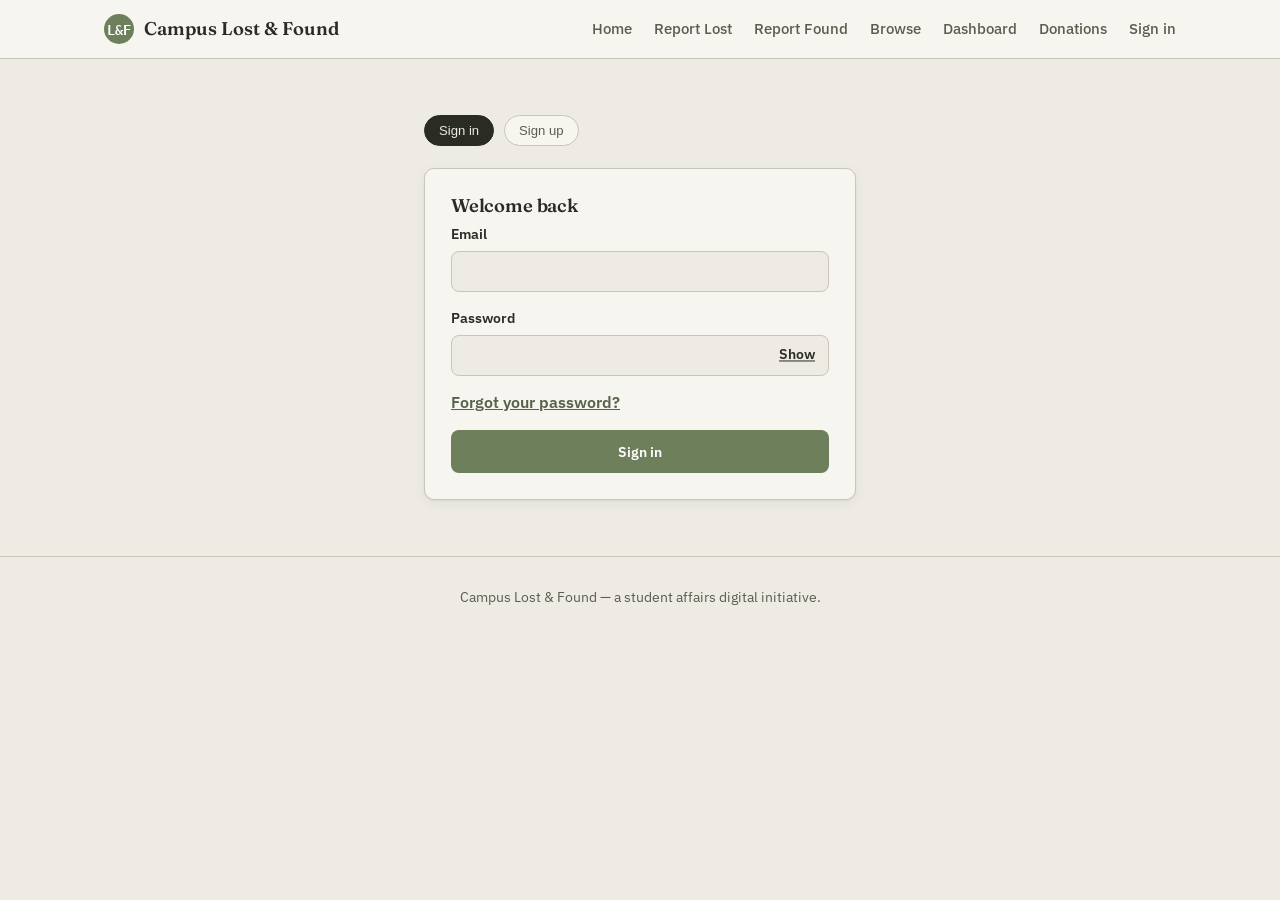
==== Frontend/admin-console.html @ 06abb7f9 "Add admin approval, messages, reports, plain styling and backup script" ====
<!DOCTYPE html>
<html lang="en">
<head>
<meta charset="UTF-8">
<style>
html:not([data-authed]) body { visibility: hidden; }
</style>
<script>
(function () {
    fetch('me.php', { credentials: 'same-origin' })
        .then(function (r) { return r.json(); })
        .then(function (data) {
            if (!data.user) {
                location.href = 'auth.html?redirect=' + encodeURIComponent(location.pathname + location.search);
            } else if (data.user.role !== 'admin') {
                location.href = 'home.html';
            } else {
                document.documentElement.setAttribute('data-authed', '1');
            }
        })
        .catch(function () { location.href = 'auth.html'; });
})();
</script>
<meta name="viewport" content="width=device-width, initial-scale=1.0">
<title>Admin console — Campus Lost &amp; Found</title>
<link href="https://fonts.googleapis.com/css2?family=Fraunces:wght@500;600;700&family=IBM+Plex+Sans:wght@400;500;600&family=IBM+Plex+Mono:wght@400;500&display=swap" rel="stylesheet">
<link rel="stylesheet" href="css/style.css">
<style>
.tabs { display:flex; gap:8px; flex-wrap:wrap; margin:18px 0 20px; border-bottom:1px solid var(--line); padding-bottom:12px; }
.tab-btn { border:1px solid var(--line); background:var(--paper-raised); color:var(--ink); padding:8px 14px; border-radius:999px; cursor:pointer; font:inherit; font-weight:600; }
.tab-btn.active { background:var(--sage); border-color:var(--sage); color:#fff; }
.tab-btn .count { display:inline-block; min-width:20px; margin-left:6px; padding:0 6px; border-radius:999px; background:var(--clay); color:#fff; font-size:.75rem; line-height:20px; }
.tab-panel { display:none; }
.tab-panel.active { display:block; }
.review-card { display:grid; grid-template-columns:150px 1fr; gap:18px; margin-bottom:16px; }
.review-photo { width:150px; height:150px; object-fit:cover; border-radius:8px; border:1px solid var(--line); background:var(--paper); }
.review-photo-empty { width:150px; height:150px; border-radius:8px; border:1px dashed var(--line); display:flex; align-items:center; justify-content:center; color:var(--ink-soft); font-size:.8rem; text-align:center; }
.kv { font-size:.88rem; margin:3px 0; }
.kv b { color:var(--ink-soft); font-weight:600; }
.actions { display:flex; gap:10px; flex-wrap:wrap; margin-top:12px; }
.report-table { width:100%; border-collapse:collapse; margin-top:14px; font-size:.9rem; }
.report-table th { text-align:left; font-size:.76rem; text-transform:uppercase; letter-spacing:.04em; color:var(--ink-soft); padding:8px 10px; border-bottom:2px solid var(--line); }
.report-table td { padding:8px 10px; border-bottom:1px solid var(--line); }
.report-table tr.total td { font-weight:700; border-top:2px solid var(--ink); background:var(--paper); }
.report-controls { display:flex; gap:12px; flex-wrap:wrap; align-items:flex-end; }
.report-controls .field { margin-bottom:0; }
.bar { height:10px; background:var(--sage); border-radius:5px; min-width:2px; }
.bubble { max-width:80%; padding:9px 13px; border-radius:14px; font-size:.93rem; line-height:1.45; white-space:pre-wrap; word-wrap:break-word; }
.bubble .when { display:block; font-size:.7rem; opacity:.7; margin-top:4px; }
.bubble.me { align-self:flex-end; background:var(--sage); color:#fff; border-bottom-right-radius:4px; }
.bubble.them { align-self:flex-start; background:var(--paper); border:1px solid var(--line); border-bottom-left-radius:4px; }
.thread { border:1px solid var(--line); background:var(--paper-raised); border-radius:10px; padding:10px 12px; cursor:pointer; text-align:left; font:inherit; color:var(--ink); }
.thread.active { border-color:var(--sage); box-shadow:0 0 0 2px var(--sage) inset; }
.thread b { display:block; font-size:.92rem; } .thread .small { display:block; margin-top:2px; }
.thread .dot { display:inline-block; min-width:18px; padding:0 6px; border-radius:999px; background:var(--clay); color:#fff; font-size:.72rem; line-height:18px; text-align:center; margin-left:6px; }
.quick button { border:1px solid var(--line); background:var(--paper-raised); border-radius:999px; padding:5px 11px; font:inherit; font-size:.82rem; cursor:pointer; color:var(--ink); }
@media (max-width:760px) { #msg-wrap { grid-template-columns:1fr !important; } }
@media (max-width:640px) { .review-card { grid-template-columns:1fr; } }
@media print {
    .topbar, footer, .tabs, .report-controls, .no-print, #lf-chat-launcher, #lf-chat { display:none !important; }
    body { background:#fff; }
    .card { box-shadow:none; border:none; padding:0; }
    .tab-panel { display:none !important; }
    #tab-reports { display:block !important; }
}
</style>
</head>
<body>

<header class="topbar">
    <div class="topbar-inner">
        <a class="brand" href="home.html"><span class="brand-mark">L&amp;F</span> Campus Lost &amp; Found</a>
        <nav class="nav-links">
            <a href="home.html">Home</a>
            <a href="report-lost.html">Report Lost</a>
            <a href="report-found.html">Report Found</a>
            <a href="browse.html">Browse</a>
            <a href="rewards.html">My Rewards</a>
            <a href="admin.html">Dashboard</a>
            <a href="donation.html">Donations</a>
            <a href="logout.php" id="nav-auth" class="nav-auth-link">Sign out</a>
        </nav>
    </div>
</header>

<section class="section">
    <div class="wrap">
        <span class="eyebrow">Student Affairs · Admin only</span>
        <h1>Admin console</h1>
        <p class="muted">Every report comes here first. Approve it to publish it for everyone, then handle claims, donations, snack codes and reports from this one page.</p>

        <div class="tabs" role="tablist">
            <button class="tab-btn active" data-tab="approvals">Approvals <span class="count" id="count-approvals">0</span></button>
            <button class="tab-btn" data-tab="claims">Claims <span class="count" id="count-claims">0</span></button>
            <button class="tab-btn" data-tab="donations">Donations <span class="count" id="count-donations">0</span></button>
            <button class="tab-btn" data-tab="codes">Snack codes <span class="count" id="count-codes">0</span></button>
            <button class="tab-btn" data-tab="messages">Messages <span class="count" id="count-messages">0</span></button>
            <button class="tab-btn" data-tab="reports">Reports</button>
        </div>

        <!-- ================= APPROVALS ================= -->
        <div class="tab-panel active" id="tab-approvals">
            <h2 class="mt-0">Reports waiting for approval</h2>
            <p class="small muted">Check each report. When you approve it, it appears on Browse for everyone, matching starts, and (for found items) the finder earns their points and snack credits.</p>
            <div id="approvals-list"><p class="muted">Loading…</p></div>
        </div>

        <!-- ================= CLAIMS ================= -->
        <div class="tab-panel" id="tab-claims">
            <h2 class="mt-0">Verified claims</h2>
            <p class="small muted">These owners answered both security questions correctly. Contact both people, arrange the hand-over, then press <b>Handed over</b>. The finder then receives their reunion bonus. Contact details are only shown here, never to the other student.</p>
            <div id="claims-list"><p class="muted">Loading…</p></div>
        </div>

        <!-- ================= DONATIONS ================= -->
        <div class="tab-panel" id="tab-donations">
            <h2 class="mt-0">Ready for donation</h2>
            <p class="small muted">Found items nobody claimed within 30 days (720 hours) of being reported. Only you can send them to charity.</p>
            <div id="donations-list"><p class="muted">Loading…</p></div>
        </div>

        <!-- ================= SNACK CODES ================= -->
        <div class="tab-panel" id="tab-codes">
            <h2 class="mt-0">Snack codes</h2>
            <p class="small muted">Students show a code like SN-1A2B3C4D at the snack venue. Press <b>Collected</b> once the snack has been handed over. A code can only be used once.</p>
            <form id="code-form" class="report-controls" style="margin:12px 0;">
                <div class="field"><label for="code-input">Enter a code</label><input type="text" id="code-input" placeholder="SN-XXXXXXXX" required></div>
                <button class="btn btn-sage" type="submit" style="margin-bottom:16px;">Mark collected</button>
            </form>
            <div id="codes-list"><p class="muted">Loading…</p></div>
        </div>

        <!-- ================= MESSAGES ================= -->
        <div class="tab-panel" id="tab-messages">
            <h2 class="mt-0">Student messages</h2>
            <p class="small muted">Students write to you here about their items. Reply to tell them how and when to collect, or what to bring (student card).</p>
            <div style="display:grid; grid-template-columns:300px 1fr; gap:18px; align-items:start;" id="msg-wrap">
                <div id="msg-threads" style="display:flex; flex-direction:column; gap:8px;"><p class="muted small">Loading…</p></div>
                <div class="card">
                    <h3 class="mt-0" id="msg-title">Choose a conversation</h3>
                    <p class="small muted" id="msg-sub"></p>
                    <div id="msg-box" style="display:flex; flex-direction:column; gap:10px; max-height:380px; overflow-y:auto; padding-bottom:10px;"></div>
                    <form id="msg-form" style="display:none;">
                        <div class="quick" style="display:flex; gap:8px; flex-wrap:wrap; margin:8px 0;" id="msg-quick"></div>
                        <div class="field"><label for="msg-body">Reply</label><textarea id="msg-body" rows="3" maxlength="1500" required></textarea></div>
                        <div id="msg-error" class="small" style="color:var(--danger); display:none; margin-bottom:10px;"></div>
                        <button class="btn btn-sage" type="submit">Send reply</button>
                    </form>
                </div>
            </div>
        </div>

        <!-- ================= REPORTS ================= -->
        <div class="tab-panel" id="tab-reports">
            <h2 class="mt-0">Reports</h2>
            <div class="card no-print">
                <div class="report-controls">
                    <div class="field">
                        <label for="report-type">Report</label>
                        <select id="report-type">
                            <option value="summary">Summary — overall performance</option>
                            <option value="categories" selected>Items by category — claimed, returned, donated</option>
                            <option value="trend">Monthly trend</option>
                            <option value="outcomes">Outcomes — returned and donated items</option>
                            <option value="rewards">Rewards — points, credits and redemptions</option>
                        </select>
                    </div>
                    <div class="field"><label for="report-from">From</label><input type="date" id="report-from"></div>
                    <div class="field"><label for="report-to">To</label><input type="date" id="report-to"></div>
                    <button class="btn btn-sage" id="report-run" type="button" style="margin-bottom:16px;">Show report</button>
                    <a class="btn btn-outline" id="report-csv" href="#" style="margin-bottom:16px;">Download CSV (Excel)</a>
                    <button class="btn btn-outline" id="report-print" type="button" style="margin-bottom:16px;">Print / Save as PDF</button>
                </div>
            </div>
            <div class="card" id="report-output" style="margin-top:18px;"><p class="muted">Choose a report and press <b>Show report</b>.</p></div>
        </div>
    </div>
</section>

<footer><div class="wrap">Campus Lost &amp; Found — a student affairs digital initiative.</div></footer>

<script src="js/app.js?v=3"></script>
<script>
const $ = (id) => document.getElementById(id);

/* ---------- tabs ---------- */
document.querySelectorAll('.tab-btn').forEach(btn => btn.addEventListener('click', () => {
    document.querySelectorAll('.tab-btn').forEach(b => b.classList.remove('active'));
    document.querySelectorAll('.tab-panel').forEach(p => p.classList.remove('active'));
    btn.classList.add('active');
    $('tab-' + btn.dataset.tab).classList.add('active');
}));

async function post(url, body) {
    return api(url, { method: 'POST', headers: { 'Content-Type': 'application/json' }, body: JSON.stringify(body) });
}

function setCount(id, n) { const el = $(id); el.textContent = n; el.style.display = n ? 'inline-block' : 'none'; }

/* ---------- approvals ---------- */
async function loadApprovals() {
    try {
        const { items } = await api('admin_review.php?view=pending');
        setCount('count-approvals', items.length);
        $('approvals-list').innerHTML = items.length ? items.map(i => `
            <div class="card review-card">
                ${i.photo ? `<img class="review-photo" src="${escapeHtml(i.photo)}" alt="">` : '<div class="review-photo-empty">No photo</div>'}
                <div>
                    <div style="display:flex; gap:10px; align-items:center; flex-wrap:wrap;">
                        <span class="ticket-code">${escapeHtml(i.ticket_code)}</span>
                        <span class="ticket-tag ${i.report_type === 'lost' ? 'tag-lost' : 'tag-found'}">${i.report_type === 'lost' ? '🔍 Lost' : '✅ Found'}</span>
                        ${i.urgent == 1 ? '<span class="ticket-tag tag-urgent">Urgent</span>' : ''}
                    </div>
                    <h3 style="margin:6px 0;">${escapeHtml(i.title)}</h3>
                    <div class="kv"><b>Category:</b> ${escapeHtml(i.category)} &nbsp; <b>Colour:</b> ${escapeHtml(i.color || '—')} &nbsp; <b>Brand/model:</b> ${escapeHtml(i.brand_model || '—')}</div>
                    <div class="kv"><b>Where:</b> ${escapeHtml(i.location_name || "—")} &nbsp; <b>Date:</b> ${escapeHtml(i.event_date)}</div>
                    <div class="kv"><b>Description:</b> ${escapeHtml(i.description)}</div>
                    <div class="kv"><b>Reported by:</b> ${escapeHtml(i.reporter_name)} — ${escapeHtml(i.reporter_email)}</div>
                    ${i.report_type === 'found' ? `
                        <div class="kv"><b>Security Q1:</b> ${escapeHtml(i.security_question_1 || '')} → <b>${escapeHtml(i.security_answer_1 || '')}</b></div>
                        <div class="kv"><b>Security Q2:</b> ${escapeHtml(i.security_question_2 || '')} → <b>${escapeHtml(i.security_answer_2 || '')}</b></div>` : ''}
                    <div class="actions">
                        <button class="btn btn-sage" onclick="approveItem(${i.id})">Approve &amp; publish</button>
                        <button class="btn btn-clay" onclick="rejectItem(${i.id})">Reject…</button>
                    </div>
                </div>
            </div>`).join('') : '<p class="muted">Nothing waiting — every report has been reviewed. 🎉</p>';
    } catch (e) { $('approvals-list').innerHTML = `<p class="empty-state">${escapeHtml(e.message)}</p>`; }
}
async function approveItem(id) {
    try { await post('admin_review.php', { action: 'approve', item_id: id }); toast('Approved — now visible to everyone'); refreshAll(); }
    catch (e) { toast('Error: ' + e.message); }
}
async function rejectItem(id) {
    const reason = prompt('Why is this report being rejected? (the student will see this)');
    if (reason === null) return;
    try { await post('admin_review.php', { action: 'reject', item_id: id, reason }); toast('Report rejected'); refreshAll(); }
    catch (e) { toast('Error: ' + e.message); }
}

/* ---------- claims ---------- */
async function loadClaims() {
    try {
        const { claims } = await api('admin_review.php?view=claims');
        setCount('count-claims', claims.length);
        $('claims-list').innerHTML = claims.length ? claims.map(c => `
            <div class="card review-card">
                ${c.photo ? `<img class="review-photo" src="${escapeHtml(c.photo)}" alt="">` : '<div class="review-photo-empty">No photo</div>'}
                <div>
                    <span class="ticket-code">${escapeHtml(c.ticket_code)}</span>
                    <h3 style="margin:6px 0;"><a href="item-detail.html?id=${c.item_id}">${escapeHtml(c.title)}</a></h3>
                    <div class="kv"><b>Category:</b> ${escapeHtml(c.category)}</div>
                    <div class="kv"><b>Owner (claimant):</b> ${escapeHtml(c.claimant_name)} — ${escapeHtml(c.claimant_email)}</div>
                    <div class="kv"><b>Finder:</b> ${escapeHtml(c.finder_name)} — ${escapeHtml(c.finder_email)}</div>
                    <div class="kv"><b>Claim sent:</b> ${escapeHtml(c.claimed_at)}</div>
                    <div class="actions">
                        <button class="btn btn-sage" onclick="handedOver(${c.item_id})">Handed over</button>
                        <button class="btn btn-outline" onclick="rejectClaim(${c.claim_id})">Reject claim</button>
                    </div>
                </div>
            </div>`).join('') : '<p class="muted">No claims waiting.</p>';
    } catch (e) { $('claims-list').innerHTML = `<p class="empty-state">${escapeHtml(e.message)}</p>`; }
}
async function handedOver(itemId) {
    if (!confirm('Confirm the item was handed to its owner?')) return;
    try { await post('admin_action.php', { action: 'mark_reunited', item_id: itemId }); toast('Reunited — finder rewarded'); refreshAll(); }
    catch (e) { toast('Error: ' + e.message); }
}
async function rejectClaim(claimId) {
    if (!confirm('Reject this claim? The item goes back on the Browse page as open.')) return;
    try { await post('admin_review.php', { action: 'reject_claim', claim_id: claimId }); toast('Claim rejected'); refreshAll(); }
    catch (e) { toast('Error: ' + e.message); }
}

/* ---------- donations ---------- */
async function loadDonations() {
    try {
        const { items } = await api('donations.php');
        setCount('count-donations', items.length);
        $('donations-list').innerHTML = items.length ? `
            <table class="report-table"><thead><tr><th>Ticket</th><th>Item</th><th>Category</th><th>Reported</th><th></th></tr></thead>
            <tbody>${items.map(i => `<tr>
                <td style="font-family:var(--font-mono);">${escapeHtml(i.ticket_code)}</td>
                <td><a href="item-detail.html?id=${i.id}">${escapeHtml(i.title)}</a></td>
                <td>${escapeHtml(i.category)}</td><td>${escapeHtml(String(i.created_at).slice(0, 10))}</td>
                <td style="text-align:right;"><button class="btn btn-clay" style="padding:5px 10px; font-size:.8rem;" onclick="donate(${i.id})">♥ Send to charity</button></td>
            </tr>`).join('')}</tbody></table>` : '<p class="muted">Nothing is past its 30-day window yet.</p>';
    } catch (e) { $('donations-list').innerHTML = `<p class="empty-state">${escapeHtml(e.message)}</p>`; }
}
async function donate(id) {
    if (!confirm('Mark this item as donated to the campus charity drive?')) return;
    try { await post('admin_action.php', { action: 'mark_donated', item_id: id }); toast('Item sent to charity ♥'); refreshAll(); }
    catch (e) { toast('Error: ' + e.message); }
}

/* ---------- snack codes ---------- */
async function loadCodes() {
    try {
        const { redemptions } = await api('admin_redemptions.php');
        setCount('count-codes', redemptions.length);
        $('codes-list').innerHTML = redemptions.length ? `
            <table class="report-table"><thead><tr><th>Code</th><th>Student</th><th>Credits</th><th>Created</th><th></th></tr></thead>
            <tbody>${redemptions.map(r => `<tr>
                <td style="font-family:var(--font-mono);">${escapeHtml(r.code)}</td>
                <td>${escapeHtml(r.full_name)}<br><span class="small muted">${escapeHtml(r.email)}</span></td>
                <td>${r.credits}</td><td>${escapeHtml(r.created_at)}</td>
                <td style="text-align:right;"><button class="btn btn-sage" style="padding:5px 10px; font-size:.8rem;" onclick="collectCode('${escapeHtml(r.code)}')">Collected</button></td>
            </tr>`).join('')}</tbody></table>` : '<p class="muted">No snack codes waiting to be collected.</p>';
    } catch (e) { $('codes-list').innerHTML = `<p class="empty-state">${escapeHtml(e.message)}</p>`; }
}
async function collectCode(code) {
    try { await post('admin_action.php', { action: 'fulfill_redemption', code }); toast('Code marked as collected'); loadCodes(); }
    catch (e) { toast('Error: ' + e.message); }
}
$('code-form').addEventListener('submit', (e) => { e.preventDefault(); collectCode($('code-input').value.trim().toUpperCase()); $('code-input').value = ''; });

/* ---------- reports ---------- */
function reportQuery(extra) {
    const p = new URLSearchParams({ report: $('report-type').value, from: $('report-from').value, to: $('report-to').value, ...extra });
    return 'admin_reports.php?' + p.toString();
}
async function runReport() {
    const out = $('report-output');
    out.innerHTML = '<p class="muted">Loading…</p>';
    try {
        const r = await api(reportQuery({}));
        const maxIdx = (r.report === 'categories' || r.report === 'hotspots') ? 1 : -1;
        out.innerHTML = `
            <h2 style="margin-top:0;">${escapeHtml(r.title)}</h2>
            <p class="small muted">${escapeHtml(r.period)} · Generated ${escapeHtml(r.generated)} · Campus Lost &amp; Found — Richfield Centurion Campus</p>
            ${r.rows.length ? `
            <table class="report-table"><thead><tr>${r.columns.map(c => `<th>${escapeHtml(c)}</th>`).join('')}</tr></thead>
            <tbody>
                ${r.rows.map(row => `<tr>${row.map(v => `<td>${escapeHtml(String(v ?? ''))}</td>`).join('')}</tr>`).join('')}
                ${r.totals ? `<tr class="total">${r.totals.map(v => `<td>${escapeHtml(String(v ?? ''))}</td>`).join('')}</tr>` : ''}
            </tbody></table>` : '<p class="muted">No data for this period.</p>'}`;
        $('report-csv').href = reportQuery({ format: 'csv' });
    } catch (e) { out.innerHTML = `<p class="empty-state">${escapeHtml(e.message)}</p>`; }
}
$('report-run').addEventListener('click', runReport);
$('report-type').addEventListener('change', runReport);
$('report-print').addEventListener('click', async () => { await runReport(); window.print(); });
$('report-csv').addEventListener('click', () => { $('report-csv').href = reportQuery({ format: 'csv' }); });

/* ---------- messages ---------- */
let msgCur = null;
const fmtT = (ts) => new Date(ts.replace(' ', 'T')).toLocaleString([], { day:'2-digit', month:'short', hour:'2-digit', minute:'2-digit' });
const QUICK_REPLIES = [
    'Thanks for your message. Please come to the admin office with your student card and we will hand over the item.',
    'Please tell us one more detail about the item (a mark, a sticker, what was inside).',
    'Your item is ready for collection. Office hours: 08:00-16:00.'
];
async function loadMessages() {
    try {
        const { threads } = await api('messages.php?action=inbox');
        setCount('count-messages', threads.reduce((n, t) => n + t.unread, 0));
        $('msg-threads').innerHTML = threads.length ? threads.map(t => {
            const label = t.item_id ? escapeHtml((t.ticket_code || '') + ' · ' + (t.item_title || 'Item')) : 'General question';
            const active = msgCur && msgCur.s == t.student_id && msgCur.i == t.item_id;
            return `<button class="thread ${active ? 'active' : ''}" data-s="${t.student_id}" data-i="${t.item_id}" data-t="${label}">
                <b>${label}${t.unread ? `<span class="dot">${t.unread}</span>` : ''}</b>
                <span class="small muted">${escapeHtml(t.student_name)} — ${escapeHtml(t.last_body)}</span></button>`;
        }).join('') : '<p class="muted small">No messages yet.</p>';
        $('msg-threads').querySelectorAll('.thread').forEach(b => b.addEventListener('click', () => openMsg(+b.dataset.s, +b.dataset.i, b.dataset.t)));
    } catch (e) { $('msg-threads').innerHTML = '<p class="muted small">Could not load messages.</p>'; }
}
async function openMsg(s, i, title) {
    msgCur = { s, i, t: title };
    const d = await api(`messages.php?action=thread&student_id=${s}&item_id=${i}`);
    $('msg-title').textContent = title || 'Conversation';
    $('msg-sub').textContent = d.student ? `${d.student.full_name} (${d.student.email})` : '';
    $('msg-box').innerHTML = d.messages.map(m => `<div class="bubble ${m.sender === 'admin' ? 'me' : 'them'}">${escapeHtml(m.body)}<span class="when">${m.sender === 'admin' ? 'You' : 'Student'} · ${fmtT(m.created_at)}</span></div>`).join('');
    $('msg-box').scrollTop = 1e6;
    $('msg-form').style.display = 'block';
    $('msg-quick').innerHTML = QUICK_REPLIES.map(t => `<button type="button">${escapeHtml(t)}</button>`).join('');
    $('msg-quick').querySelectorAll('button').forEach(b => b.addEventListener('click', () => { $('msg-body').value = b.textContent; }));
    loadMessages();
}
$('msg-form').addEventListener('submit', async (e) => {
    e.preventDefault();
    const err = $('msg-error'); err.style.display = 'none';
    try {
        await post('messages.php', { student_id: msgCur.s, item_id: msgCur.i, body: $('msg-body').value });
        $('msg-body').value = '';
        openMsg(msgCur.s, msgCur.i, msgCur.t);
    } catch (ex) { err.textContent = ex.message || 'Could not send.'; err.style.display = 'block'; }
});

function refreshAll() { loadApprovals(); loadClaims(); loadDonations(); loadCodes(); loadMessages(); }
setInterval(loadMessages, 30000);
refreshAll();
runReport();
</script>
<script src="js/chatbot.js"></script>
</body>
</html>
---- Frontend/css/style.css ----
/* =========================================================================
   Campus Lost & Found — Design System
   Direction: "claim ticket / coat-check stub" — the visual language of a
   physical lost-property counter, translated to the screen. Perforated
   edges, tracking codes in monospace, and a calm, paper-and-ink palette
   instead of the usual cream+terracotta AI defaults.
   ========================================================================= */

:root {
    /* --- Palette (neutral, paper-and-ink) --- */
    --paper:        #EDEBE3;   /* page background — warm stone, not cream */
    --paper-raised: #F6F5EF;   /* card surface, slightly lighter than page */
    --ink:          #2A2B24;   /* primary text — warm near-black */
    --ink-soft:     #5B5C50;   /* secondary text */
    --line:         #C9C6B8;   /* hairlines, dividers, perforations */

    --sage:         #6E7F5C;   /* primary action / "found" accent */
    --sage-dark:    #566349;
    --clay:         #A15A3E;   /* "lost" accent — muted rust, not terracotta */
    --clay-dark:    #7E4630;
    --gold:         #B98A2E;   /* leaderboard / badges */
    --gold-dark:    #8F6B21;

    --danger:       #A13B3B;
    --success-bg:   #E4E9DC;
    --danger-bg:    #EFDCD8;

    --radius: 10px;
    --shadow: 0 1px 2px rgba(42,43,36,0.06), 0 4px 14px rgba(42,43,36,0.05);
    --font-display: "Fraunces", "Iowan Old Style", Georgia, serif;
    --font-body: "IBM Plex Sans", "Segoe UI", system-ui, sans-serif;
    --font-mono: "IBM Plex Mono", "SFMono-Regular", Consolas, monospace;
}

* { box-sizing: border-box; }

html { scroll-behavior: smooth; }

body {
    margin: 0;
    background: var(--paper);
    color: var(--ink);
    font-family: var(--font-body);
    line-height: 1.55;
    -webkit-font-smoothing: antialiased;
}

img { max-width: 100%; display: block; }

a { color: var(--sage-dark); text-decoration: none; }
a:hover { text-decoration: underline; }

h1, h2, h3 {
    font-family: var(--font-display);
    font-weight: 600;
    line-height: 1.15;
    margin: 0 0 0.4em;
    letter-spacing: -0.01em;
}

h1 { font-size: clamp(2rem, 4vw, 2.8rem); }
h2 { font-size: clamp(1.4rem, 2.6vw, 1.9rem); }
h3 { font-size: 1.15rem; }

p { margin: 0 0 1em; color: var(--ink-soft); }

.eyebrow {
    font-family: var(--font-mono);
    font-size: 0.72rem;
    letter-spacing: 0.14em;
    text-transform: uppercase;
    color: var(--ink-soft);
    display: inline-block;
    margin-bottom: 0.6em;
}

/* --- Layout --- */
.wrap { max-width: 1120px; margin: 0 auto; padding: 0 24px; }
.section { padding: 56px 0; }
.section-tight { padding: 32px 0; }

/* --- Top navigation --- */
.topbar {
    background: var(--paper-raised);
    border-bottom: 1px solid var(--line);
    position: sticky;
    top: 0;
    z-index: 40;
}
.topbar-inner {
    max-width: 1120px;
    margin: 0 auto;
    padding: 14px 24px;
    display: flex;
    align-items: center;
    justify-content: space-between;
    gap: 20px;
}
.brand {
    display: flex;
    align-items: center;
    gap: 10px;
    font-family: var(--font-display);
    font-weight: 600;
    font-size: 1.15rem;
    color: var(--ink);
}
.brand-mark {
    width: 30px; height: 30px;
    border-radius: 50%;
    background: var(--sage);
    color: #fff;
    display: flex; align-items: center; justify-content: center;
    font-family: var(--font-mono);
    font-size: 0.85rem;
    flex-shrink: 0;
}
.nav-links { display: flex; gap: 22px; align-items: center; flex-wrap: wrap; }
.nav-links a {
    color: var(--ink-soft);
    font-size: 0.92rem;
    font-weight: 500;
}
.nav-links a.active { color: var(--ink); border-bottom: 2px solid var(--sage); padding-bottom: 3px; }

/* --- Buttons --- */
.btn {
    display: inline-flex; align-items: center; justify-content: center; gap: 8px;
    font-family: var(--font-body);
    font-weight: 600;
    font-size: 0.9rem;
    padding: 11px 20px;
    border-radius: 8px;
    border: 1px solid transparent;
    cursor: pointer;
    transition: transform 0.08s ease, box-shadow 0.15s ease, background 0.15s ease;
}
.btn:active { transform: translateY(1px); }
.btn-sage { background: var(--sage); color: #fff; }
.btn-sage:hover { background: var(--sage-dark); text-decoration: none; }
.btn-clay { background: var(--clay); color: #fff; }
.btn-clay:hover { background: var(--clay-dark); text-decoration: none; }
.btn-outline { background: transparent; border-color: var(--line); color: var(--ink); }
.btn-outline:hover { border-color: var(--ink-soft); text-decoration: none; }
.btn-block { width: 100%; }
.btn[disabled] { opacity: 0.55; cursor: not-allowed; }

/* --- Hero --- */
.hero {
    padding: 64px 0 40px;
    border-bottom: 1px solid var(--line);
    background:
        radial-gradient(circle at 88% 8%, rgba(110,127,92,0.10), transparent 45%),
        radial-gradient(circle at 6% 92%, rgba(161,90,62,0.08), transparent 40%);
}
.hero-grid { display: grid; grid-template-columns: 1.15fr 0.85fr; gap: 48px; align-items: center; }
@media (max-width: 860px) { .hero-grid { grid-template-columns: 1fr; } }

.hero h1 { max-width: 15ch; }
.hero-sub { font-size: 1.05rem; max-width: 46ch; }
.hero-actions { display: flex; gap: 12px; margin-top: 22px; flex-wrap: wrap; }

.search-bar {
    display: flex; gap: 8px; margin-top: 28px; max-width: 560px;
}
.search-bar input {
    flex: 1;
    padding: 12px 14px;
    border: 1px solid var(--line);
    border-radius: 8px;
    background: var(--paper-raised);
    font-family: var(--font-body);
    font-size: 0.95rem;
    color: var(--ink);
}
.search-bar input:focus { outline: 2px solid var(--sage); outline-offset: 1px; }

/* --- Live counters --- */
.counters { display: grid; grid-template-columns: repeat(3, 1fr); gap: 14px; margin-top: 8px; }
.counter-card {
    background: var(--paper-raised);
    border: 1px solid var(--line);
    border-radius: var(--radius);
    padding: 18px;
    text-align: center;
}
.counter-num {
    font-family: var(--font-mono);
    font-size: 2rem;
    font-weight: 600;
    color: var(--ink);
    display: block;
}
.counter-label {
    font-size: 0.78rem;
    color: var(--ink-soft);
    text-transform: uppercase;
    letter-spacing: 0.06em;
}

/* =========================================================================
   Signature element: the Claim Ticket card
   Perforated left edge (like a tear-off coat-check stub), a rotated punch
   hole, and a monospace tracking code — used for every item listing.
   ========================================================================= */
.ticket-grid {
    display: grid;
    grid-template-columns: repeat(auto-fill, minmax(280px, 1fr));
    gap: 20px;
}

.ticket {
    position: relative;
    display: flex;
    background: var(--paper-raised);
    border: 1px solid var(--line);
    border-radius: var(--radius);
    box-shadow: var(--shadow);
    overflow: hidden;
    text-decoration: none;
    color: inherit;
    transition: transform 0.15s ease, box-shadow 0.15s ease;
}
.ticket:hover { transform: translateY(-3px); box-shadow: 0 8px 22px rgba(42,43,36,0.10); text-decoration: none; }

.ticket-stub {
    width: 34px;
    flex-shrink: 0;
    background: var(--sage);
    position: relative;
    background-image: radial-gradient(circle at 50% 12px, var(--paper) 5px, transparent 5.5px),
                       radial-gradient(circle at 50% 42px, var(--paper) 5px, transparent 5.5px);
}
.ticket.is-lost .ticket-stub { background: var(--clay); }
.ticket-stub::after {
    content: "";
    position: absolute;
    top: 0; right: -1px; bottom: 0;
    border-right: 2px dashed rgba(255,255,255,0.55);
}

.ticket-body { padding: 16px 16px 14px; flex: 1; min-width: 0; }
.ticket-top { display: flex; justify-content: space-between; align-items: flex-start; gap: 8px; }
.ticket-code {
    font-family: var(--font-mono);
    font-size: 0.72rem;
    color: var(--ink-soft);
    letter-spacing: 0.03em;
}
.ticket-tag {
    font-family: var(--font-mono);
    font-size: 0.68rem;
    text-transform: uppercase;
    letter-spacing: 0.08em;
    padding: 3px 8px;
    border-radius: 20px;
    white-space: nowrap;
}
.tag-found { background: var(--success-bg); color: var(--sage-dark); }
.tag-lost { background: var(--danger-bg); color: var(--clay-dark); }
.tag-urgent { background: #F0DFC0; color: var(--gold-dark); margin-left: 6px; }

.ticket-title { font-family: var(--font-display); font-size: 1.08rem; font-weight: 600; margin: 8px 0 4px; }
.ticket-meta { font-size: 0.84rem; color: var(--ink-soft); display: flex; flex-wrap: wrap; gap: 4px 10px; }
.ticket-meta span { display: inline-flex; align-items: center; gap: 4px; }

.ticket-photo {
    width: 100%; height: 130px; object-fit: cover;
    border-radius: 6px; margin-top: 10px;
    filter: blur(14px) saturate(0.8);
}
.ticket-photo.is-clear { filter: none; }

/* --- Status pills used across pages --- */
.status-pill {
    font-family: var(--font-mono);
    font-size: 0.7rem;
    text-transform: uppercase;
    letter-spacing: 0.06em;
    padding: 3px 9px;
    border-radius: 20px;
    background: var(--line);
    color: var(--ink);
}
.status-open { background: var(--success-bg); color: var(--sage-dark); }
.status-matched { background: #F0DFC0; color: var(--gold-dark); }
.status-claimed, .status-reunited { background: var(--sage); color: #fff; }
.status-donated { background: var(--ink-soft); color: #fff; }

/* --- Cards / forms --- */
.card {
    background: var(--paper-raised);
    border: 1px solid var(--line);
    border-radius: var(--radius);
    padding: 26px;
    box-shadow: var(--shadow);
}

.form-grid { display: grid; grid-template-columns: 1fr 1fr; gap: 16px; }
@media (max-width: 680px) { .form-grid { grid-template-columns: 1fr; } }
.field { display: flex; flex-direction: column; gap: 6px; margin-bottom: 16px; }
.field.full { grid-column: 1 / -1; }
.field label { font-size: 0.85rem; font-weight: 600; color: var(--ink); }
.field .hint { font-size: 0.78rem; color: var(--ink-soft); font-weight: 400; }
.field input, .field select, .field textarea {
    padding: 10px 12px;
    border: 1px solid var(--line);
    border-radius: 8px;
    background: var(--paper);
    font-family: var(--font-body);
    font-size: 0.92rem;
    color: var(--ink);
}
.field input:focus, .field select:focus, .field textarea:focus,
.field input:focus-visible, button:focus-visible, a:focus-visible {
    outline: 2px solid var(--sage);
    outline-offset: 1px;
}
.field textarea { resize: vertical; min-height: 90px; }
.checkbox-row { display: flex; align-items: center; gap: 8px; }
.checkbox-row input { width: auto; }

/* --- Filters bar --- */
.filters {
    display: flex; gap: 10px; flex-wrap: wrap; align-items: center;
    margin-bottom: 22px; padding-bottom: 18px; border-bottom: 1px solid var(--line);
}
.filters select, .filters input[type="text"] {
    padding: 9px 12px; border: 1px solid var(--line); border-radius: 8px;
    background: var(--paper-raised); font-family: var(--font-body); font-size: 0.88rem;
}
.filter-toggle {
    padding: 7px 14px; border-radius: 20px; border: 1px solid var(--line);
    background: var(--paper-raised); font-size: 0.82rem; cursor: pointer; color: var(--ink-soft);
}
.filter-toggle.active { background: var(--ink); color: var(--paper); border-color: var(--ink); }

/* --- Badges (leaderboard) --- */
.badge {
    display: inline-flex; align-items: center; gap: 6px;
    font-family: var(--font-mono); font-size: 0.72rem; text-transform: uppercase; letter-spacing: 0.05em;
    padding: 3px 9px; border-radius: 20px;
}
.badge-gold { background: #F1E1B7; color: var(--gold-dark); }
.badge-silver { background: #E5E4DC; color: #5C5C52; }
.badge-bronze { background: #E7D2C1; color: #7C4A2A; }
.badge-newcomer { background: var(--line); color: var(--ink-soft); }

.leader-row {
    display: flex; align-items: center; justify-content: space-between;
    padding: 12px 0; border-bottom: 1px solid var(--line);
}
.leader-row:last-child { border-bottom: none; }
.leader-rank { font-family: var(--font-mono); color: var(--ink-soft); width: 28px; }
.leader-name { font-weight: 600; flex: 1; margin-left: 6px; }
.leader-points { font-family: var(--font-mono); font-size: 0.85rem; color: var(--ink-soft); }

/* --- Dashboard stat tiles --- */
.stat-grid { display: grid; grid-template-columns: repeat(auto-fit, minmax(150px, 1fr)); gap: 14px; }
.stat-tile { background: var(--paper-raised); border: 1px solid var(--line); border-radius: var(--radius); padding: 18px; }
.stat-tile .num { font-family: var(--font-mono); font-size: 1.7rem; font-weight: 600; }
.stat-tile .lbl { font-size: 0.78rem; color: var(--ink-soft); text-transform: uppercase; letter-spacing: 0.05em; }

/* --- Map --- */
#campus-map { height: 340px; border-radius: var(--radius); border: 1px solid var(--line); }

/* --- Countdown --- */
.countdown-strip {
    display: flex; align-items: center; gap: 10px;
    background: var(--danger-bg); color: var(--clay-dark);
    padding: 10px 14px; border-radius: 8px; font-size: 0.85rem; margin: 14px 0;
}

/* --- Footer --- */
footer {
    border-top: 1px solid var(--line);
    padding: 30px 0;
    color: var(--ink-soft);
    font-size: 0.85rem;
    text-align: center;
}

/* --- Toast --- */
.toast {
    position: fixed; bottom: 22px; left: 50%; transform: translateX(-50%);
    background: var(--ink); color: var(--paper); padding: 12px 20px; border-radius: 8px;
    font-size: 0.88rem; box-shadow: var(--shadow); z-index: 100;
    opacity: 0; pointer-events: none; transition: opacity 0.2s ease, transform 0.2s ease;
}
.toast.show { opacity: 1; transform: translateX(-50%) translateY(-6px); }

/* --- Empty state --- */
.empty-state { text-align: center; padding: 50px 20px; color: var(--ink-soft); }

/* --- Utility --- */
.muted { color: var(--ink-soft); }
.mt-0 { margin-top: 0; }
.center { text-align: center; }
.small { font-size: 0.82rem; }
.divider { border: none; border-top: 1px solid var(--line); margin: 24px 0; }

@media (prefers-reduced-motion: reduce) {
    * { transition: none !important; animation: none !important; scroll-behavior: auto !important; }
}
.item-photo {
    width: 100%;
    height: 200px;
    object-fit: cover;
    border-radius: 8px;
    margin-bottom: 12px;
}

.form-group input[type="file"] {
    padding: 8px;
    border: 2px dashed #ddd;
    border-radius: 4px;
    width: 100%;
}

.form-group small {
    display: block;
    margin-top: 4px;
    color: #666;
    font-size: 0.9em;
}

.toast {
    position: fixed;
    bottom: 20px;
    right: 20px;
    background: #333;
    color: white;
    padding: 12px 24px;
    border-radius: 4px;
    z-index: 1000;
    animation: slideIn 0.3s ease;
}

@keyframes slideIn {
    from {
        transform: translateX(100%);
        opacity: 0;
    }
    to {
        transform: translateX(0);
        opacity: 1;
    }
}
.toast {
    position: fixed;
    bottom: 20px;
    right: 20px;
    background: #182d34;
    color: white;
    padding: 12px 24px;
    border-radius: 9px;
    z-index: 1000;
    animation: slideIn 0.3s ease;
    box-shadow: 0 8px 20px rgba(0, 0, 0, 0.15);
}

@keyframes slideIn {
    from {
        transform: translateX(100%);
        opacity: 0;
    }
    to {
        transform: translateX(0);
        opacity: 1;
    }
}
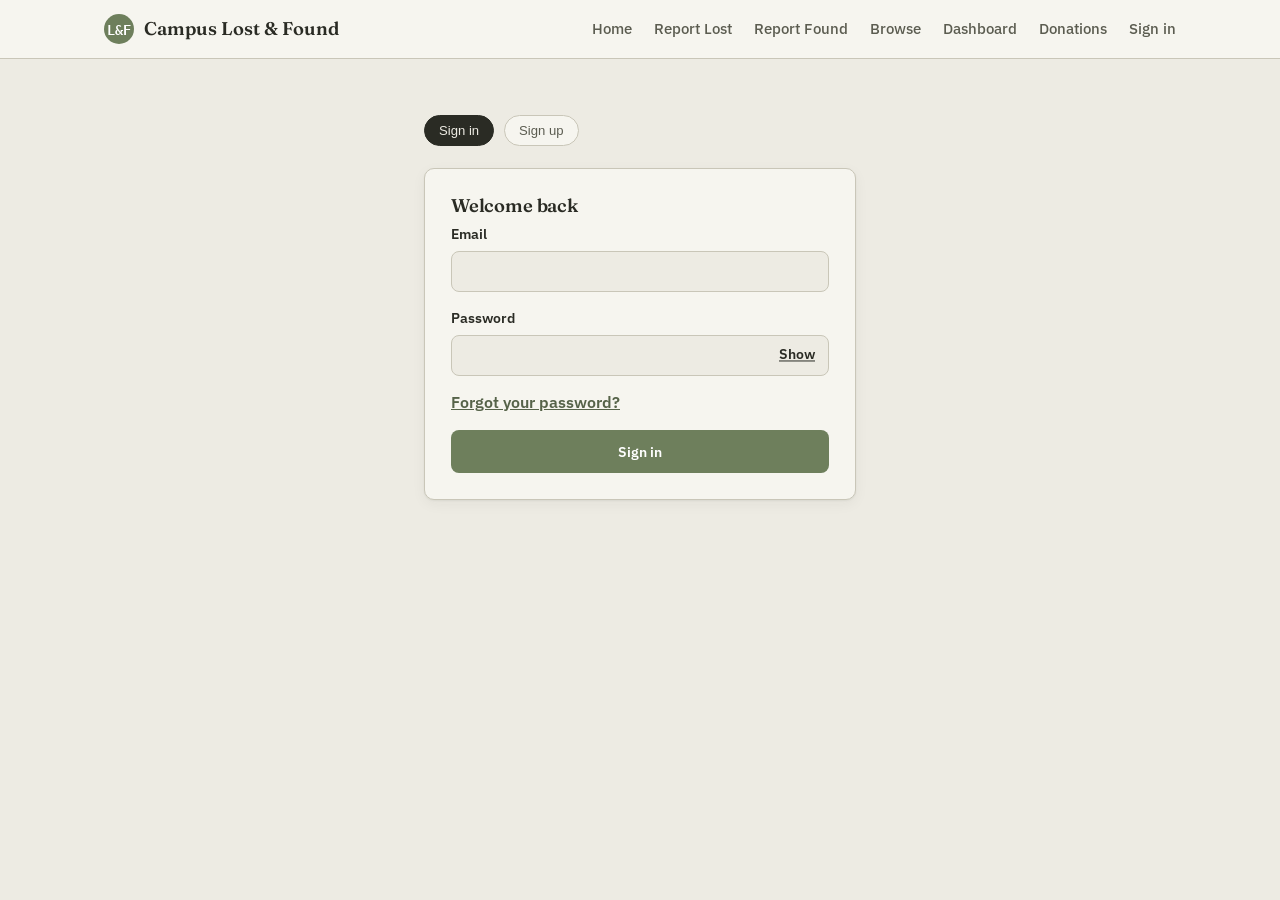
==== commit dd74a7b4: "Add edit report, rejection notices, completed hand-overs, flexible answer matching and show-password" ====
--- a/Frontend/admin-console.html
+++ b/Frontend/admin-console.html
@@ -110,6 +110,9 @@
             <h2 class="mt-0">Verified claims</h2>
             <p class="small muted">These owners answered both security questions correctly. Contact both people, arrange the hand-over, then press <b>Handed over</b>. The finder then receives their reunion bonus. Contact details are only shown here, never to the other student.</p>
             <div id="claims-list"><p class="muted">Loading…</p></div>
+            <h2 style="margin-top:34px;">Completed hand-overs</h2>
+            <p class="small muted">Items already handed to their owners. The finder has received their reward.</p>
+            <div id="completed-list"><p class="muted">Loading…</p></div>
         </div>
 
         <!-- ================= DONATIONS ================= -->
@@ -177,8 +180,6 @@
     </div>
 </section>
 
-<footer><div class="wrap">Campus Lost &amp; Found — a student affairs digital initiative.</div></footer>
-
 <script src="js/app.js?v=3"></script>
 <script>
 const $ = (id) => document.getElementById(id);
@@ -213,7 +214,7 @@
                     </div>
                     <h3 style="margin:6px 0;">${escapeHtml(i.title)}</h3>
                     <div class="kv"><b>Category:</b> ${escapeHtml(i.category)} &nbsp; <b>Colour:</b> ${escapeHtml(i.color || '—')} &nbsp; <b>Brand/model:</b> ${escapeHtml(i.brand_model || '—')}</div>
-                    <div class="kv"><b>Where:</b> ${escapeHtml(i.location_name || "—")} &nbsp; <b>Date:</b> ${escapeHtml(i.event_date)}</div>
+                    <div class="kv"><b>Date:</b> ${escapeHtml(i.event_date)}</div>
                     <div class="kv"><b>Description:</b> ${escapeHtml(i.description)}</div>
                     <div class="kv"><b>Reported by:</b> ${escapeHtml(i.reporter_name)} — ${escapeHtml(i.reporter_email)}</div>
                     ${i.report_type === 'found' ? `
@@ -261,6 +262,20 @@
             </div>`).join('') : '<p class="muted">No claims waiting.</p>';
     } catch (e) { $('claims-list').innerHTML = `<p class="empty-state">${escapeHtml(e.message)}</p>`; }
 }
+async function loadCompleted() {
+    try {
+        const { completed } = await api('admin_review.php?view=completed');
+        $('completed-list').innerHTML = completed.length ? `
+            <table class="report-table"><thead><tr><th>Ticket</th><th>Item</th><th>Handed to (owner)</th><th>Found by</th><th>Handed over</th></tr></thead>
+            <tbody>${completed.map(c => `<tr>
+                <td>${escapeHtml(c.ticket_code)}</td>
+                <td><a href="item-detail.html?id=${c.item_id}">${escapeHtml(c.title)}</a><br><span class="small muted">${escapeHtml(c.category)}</span></td>
+                <td>${escapeHtml(c.claimant_name)}<br><span class="small muted">${escapeHtml(c.claimant_email)}</span></td>
+                <td>${escapeHtml(c.finder_name)}<br><span class="small muted">${escapeHtml(c.finder_email)}</span></td>
+                <td>${escapeHtml(String(c.handed_over_at).slice(0, 16))}</td>
+            </tr>`).join('')}</tbody></table>` : '<p class="muted">No completed hand-overs yet.</p>';
+    } catch (e) { $('completed-list').innerHTML = `<p class="empty-state">${escapeHtml(e.message)}</p>`; }
+}
 async function handedOver(itemId) {
     if (!confirm('Confirm the item was handed to its owner?')) return;
     try { await post('admin_action.php', { action: 'mark_reunited', item_id: itemId }); toast('Reunited — finder rewarded'); refreshAll(); }
@@ -386,7 +401,7 @@
     } catch (ex) { err.textContent = ex.message || 'Could not send.'; err.style.display = 'block'; }
 });
 
-function refreshAll() { loadApprovals(); loadClaims(); loadDonations(); loadCodes(); loadMessages(); }
+function refreshAll() { loadApprovals(); loadClaims(); loadCompleted(); loadDonations(); loadCodes(); loadMessages(); }
 setInterval(loadMessages, 30000);
 refreshAll();
 runReport();
